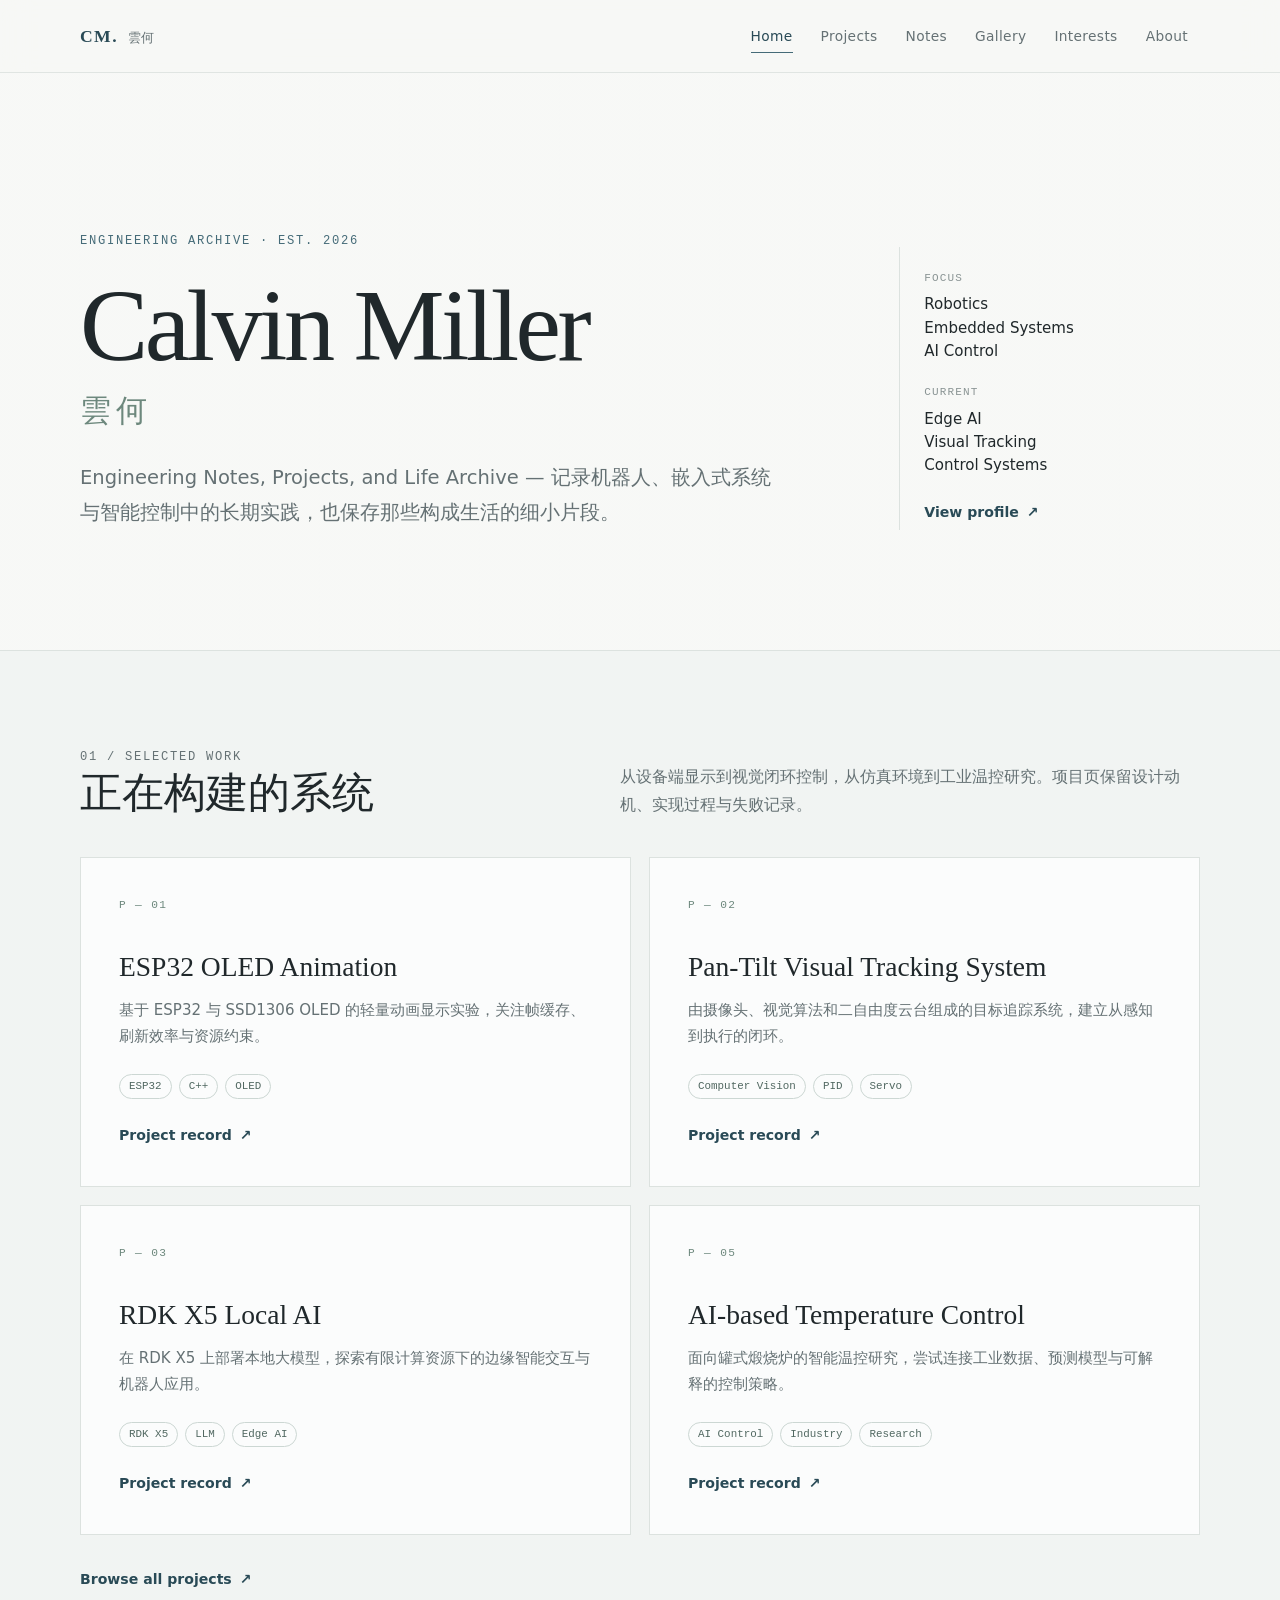
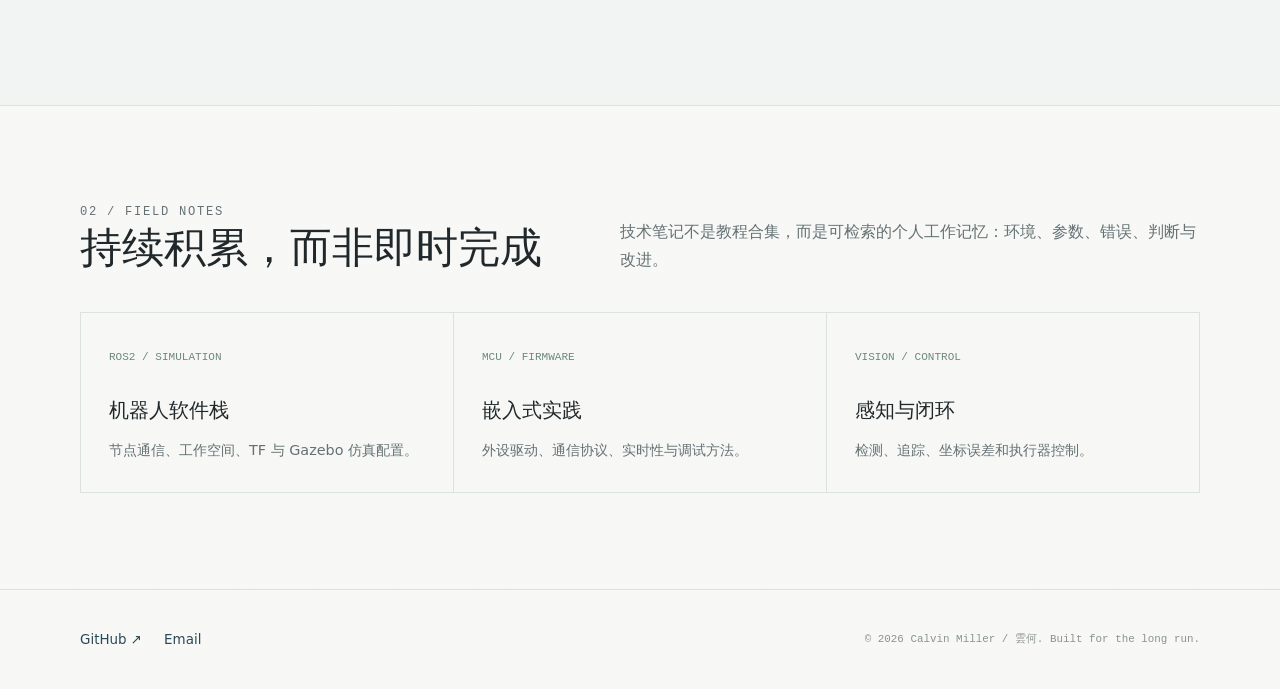
==== index.html @ aea8693b "Initial personal website" ====
<!DOCTYPE html>
<html lang="zh-CN">
<head>
  <meta charset="UTF-8">
  <meta name="viewport" content="width=device-width, initial-scale=1.0">
  <meta name="description" content="Calvin Miller / 雲何的工程项目、技术笔记与个人长期档案。">
  <title>Calvin Miller / 雲何 — Engineering Archive</title>
  <link rel="stylesheet" href="style.css">
  <script src="script.js" defer></script>
</head>
<body>
  <a class="skip-link" href="#main">跳到正文</a>
  <header class="site-header">
    <div class="container nav-wrap">
      <a class="brand" href="index.html" aria-label="Calvin Miller 首页">
        <span class="brand-mark">CM.</span><span class="brand-cn">雲何</span>
      </a>
      <button class="menu-toggle" type="button" aria-label="打开导航" aria-expanded="false"><span></span><span></span><span></span></button>
      <nav class="site-nav" aria-label="主导航">
        <a href="index.html">Home</a><a href="projects.html">Projects</a><a href="notes.html">Notes</a>
        <a href="gallery.html">Gallery</a><a href="interests.html">Interests</a><a href="about.html">About</a>
      </nav>
    </div>
  </header>

  <main id="main">
    <section class="hero">
      <div class="container hero-grid">
        <div>
          <p class="eyebrow">Engineering Archive · Est. 2026</p>
          <h1>Calvin Miller <span>雲何</span></h1>
          <p class="hero-intro">Engineering Notes, Projects, and Life Archive — 记录机器人、嵌入式系统与智能控制中的长期实践，也保存那些构成生活的细小片段。</p>
        </div>
        <aside class="hero-meta" aria-label="研究方向">
          <div><span class="meta-label">Focus</span><p>Robotics<br>Embedded Systems<br>AI Control</p></div>
          <div><span class="meta-label">Current</span><p>Edge AI<br>Visual Tracking<br>Control Systems</p></div>
          <a class="text-link" href="about.html">View profile</a>
        </aside>
      </div>
    </section>

    <section class="section section-tinted">
      <div class="container">
        <div class="section-head reveal">
          <div><p class="kicker">01 / Selected work</p><h2>正在构建的系统</h2></div>
          <p>从设备端显示到视觉闭环控制，从仿真环境到工业温控研究。项目页保留设计动机、实现过程与失败记录。</p>
        </div>
        <div class="project-grid">
          <article class="project-card reveal">
            <span class="card-index">P — 01</span><h3>ESP32 OLED Animation</h3>
            <p>基于 ESP32 与 SSD1306 OLED 的轻量动画显示实验，关注帧缓存、刷新效率与资源约束。</p>
            <div class="tags"><span class="tag">ESP32</span><span class="tag">C++</span><span class="tag">OLED</span></div>
            <a class="card-link" href="projects/esp32-oled.html">Project record</a>
          </article>
          <article class="project-card reveal">
            <span class="card-index">P — 02</span><h3>Pan-Tilt Visual Tracking System</h3>
            <p>由摄像头、视觉算法和二自由度云台组成的目标追踪系统，建立从感知到执行的闭环。</p>
            <div class="tags"><span class="tag">Computer Vision</span><span class="tag">PID</span><span class="tag">Servo</span></div>
            <a class="card-link" href="projects/pan-tilt-tracking.html">Project record</a>
          </article>
          <article class="project-card reveal">
            <span class="card-index">P — 03</span><h3>RDK X5 Local AI</h3>
            <p>在 RDK X5 上部署本地大模型，探索有限计算资源下的边缘智能交互与机器人应用。</p>
            <div class="tags"><span class="tag">RDK X5</span><span class="tag">LLM</span><span class="tag">Edge AI</span></div>
            <a class="card-link" href="projects/rdk-x5-local-ai.html">Project record</a>
          </article>
          <article class="project-card reveal">
            <span class="card-index">P — 05</span><h3>AI-based Temperature Control</h3>
            <p>面向罐式煅烧炉的智能温控研究，尝试连接工业数据、预测模型与可解释的控制策略。</p>
            <div class="tags"><span class="tag">AI Control</span><span class="tag">Industry</span><span class="tag">Research</span></div>
            <a class="card-link" href="projects/ai-temperature-control.html">Project record</a>
          </article>
        </div>
        <p style="margin-top: 30px"><a class="text-link" href="projects.html">Browse all projects</a></p>
      </div>
    </section>

    <section class="section">
      <div class="container">
        <div class="section-head reveal">
          <div><p class="kicker">02 / Field notes</p><h2>持续积累，而非即时完成</h2></div>
          <p>技术笔记不是教程合集，而是可检索的个人工作记忆：环境、参数、错误、判断与改进。</p>
        </div>
        <div class="archive-grid reveal">
          <article class="archive-item"><span>ROS2 / SIMULATION</span><h3>机器人软件栈</h3><p>节点通信、工作空间、TF 与 Gazebo 仿真配置。</p></article>
          <article class="archive-item"><span>MCU / FIRMWARE</span><h3>嵌入式实践</h3><p>外设驱动、通信协议、实时性与调试方法。</p></article>
          <article class="archive-item"><span>VISION / CONTROL</span><h3>感知与闭环</h3><p>检测、追踪、坐标误差和执行器控制。</p></article>
        </div>
      </div>
    </section>
  </main>

  <footer class="site-footer">
    <div class="container footer-wrap">
      <div class="footer-links"><a href="https://github.com/your-username" target="_blank" rel="noreferrer">GitHub ↗</a><a href="mailto:your-email@example.com">Email</a></div>
      <p class="copyright">© <span data-year></span> Calvin Miller / 雲何. Built for the long run.</p>
    </div>
  </footer>
</body>
</html>
---- style.css ----
:root {
  --paper: #f7f8f6;
  --surface: #ffffff;
  --ink: #20282b;
  --muted: #657174;
  --line: #dce2df;
  --blue: #456b78;
  --blue-deep: #294a56;
  --green: #6d887d;
  --wash: #edf2f0;
  --mono: "SFMono-Regular", Consolas, "Liberation Mono", monospace;
  --sans: Inter, "Noto Sans SC", "PingFang SC", "Microsoft YaHei", system-ui, sans-serif;
  --serif: "Iowan Old Style", "Noto Serif SC", "Songti SC", Georgia, serif;
  --max-width: 1120px;
  --shadow: 0 18px 50px rgba(28, 48, 52, 0.07);
}

* {
  box-sizing: border-box;
}

html {
  scroll-behavior: smooth;
}

body {
  margin: 0;
  color: var(--ink);
  background:
    linear-gradient(rgba(247, 248, 246, 0.94), rgba(247, 248, 246, 0.94)),
    repeating-linear-gradient(90deg, transparent 0, transparent 79px, rgba(69, 107, 120, 0.07) 80px);
  font-family: var(--sans);
  font-size: 16px;
  line-height: 1.75;
  -webkit-font-smoothing: antialiased;
}

a {
  color: inherit;
  text-decoration: none;
}

img,
video {
  display: block;
  max-width: 100%;
}

button {
  font: inherit;
}

.container {
  width: min(calc(100% - 40px), var(--max-width));
  margin-inline: auto;
}

.skip-link {
  position: fixed;
  z-index: 100;
  top: 12px;
  left: 12px;
  padding: 8px 14px;
  color: #fff;
  background: var(--blue-deep);
  transform: translateY(-160%);
}

.skip-link:focus {
  transform: translateY(0);
}

.site-header {
  position: sticky;
  z-index: 20;
  top: 0;
  border-bottom: 1px solid rgba(220, 226, 223, 0.85);
  background: rgba(247, 248, 246, 0.9);
  backdrop-filter: blur(14px);
}

.nav-wrap {
  min-height: 72px;
  display: flex;
  align-items: center;
  justify-content: space-between;
  gap: 28px;
}

.brand {
  display: inline-flex;
  align-items: baseline;
  gap: 10px;
  white-space: nowrap;
}

.brand-mark {
  color: var(--blue-deep);
  font-family: var(--serif);
  font-size: 1.1rem;
  font-weight: 700;
  letter-spacing: 0.08em;
}

.brand-cn {
  color: var(--muted);
  font-family: var(--serif);
  font-size: 0.82rem;
}

.site-nav {
  display: flex;
  align-items: center;
  gap: 4px;
}

.site-nav a {
  position: relative;
  padding: 10px 12px;
  color: var(--muted);
  font-size: 0.86rem;
  letter-spacing: 0.025em;
}

.site-nav a::after {
  content: "";
  position: absolute;
  right: 12px;
  bottom: 5px;
  left: 12px;
  height: 1px;
  background: var(--blue);
  transform: scaleX(0);
  transition: transform 180ms ease;
}

.site-nav a:hover,
.site-nav a[aria-current="page"] {
  color: var(--blue-deep);
}

.site-nav a:hover::after,
.site-nav a[aria-current="page"]::after {
  transform: scaleX(1);
}

.menu-toggle {
  display: none;
  width: 42px;
  height: 42px;
  padding: 9px;
  border: 1px solid var(--line);
  border-radius: 2px;
  background: transparent;
  cursor: pointer;
}

.menu-toggle span {
  display: block;
  height: 1px;
  margin: 5px 0;
  background: var(--ink);
  transition: transform 180ms ease, opacity 180ms ease;
}

main {
  min-height: 70vh;
}

.hero {
  padding: clamp(90px, 13vw, 158px) 0 clamp(72px, 10vw, 120px);
}

.hero-grid {
  display: grid;
  grid-template-columns: minmax(0, 1.55fr) minmax(260px, 0.65fr);
  gap: clamp(50px, 8vw, 110px);
  align-items: end;
}

.eyebrow,
.kicker {
  margin: 0 0 20px;
  color: var(--blue);
  font-family: var(--mono);
  font-size: 0.76rem;
  letter-spacing: 0.14em;
  text-transform: uppercase;
}

.hero h1,
.page-hero h1,
.project-hero h1 {
  margin: 0;
  font-family: var(--serif);
  font-weight: 500;
  letter-spacing: -0.035em;
  line-height: 1.06;
}

.hero h1 {
  max-width: 850px;
  font-size: clamp(3.2rem, 8vw, 7.2rem);
}

.hero h1 span {
  display: block;
  margin-top: 14px;
  color: var(--green);
  font-size: 0.3em;
  letter-spacing: 0.15em;
}

.hero-intro {
  max-width: 700px;
  margin: 34px 0 0;
  color: var(--muted);
  font-size: clamp(1.02rem, 2vw, 1.22rem);
}

.hero-meta {
  padding: 22px 0 4px 24px;
  border-left: 1px solid var(--line);
}

.meta-label {
  display: block;
  margin-bottom: 5px;
  color: #8a9494;
  font-family: var(--mono);
  font-size: 0.69rem;
  letter-spacing: 0.1em;
  text-transform: uppercase;
}

.hero-meta p {
  margin: 0 0 20px;
  color: var(--ink);
  font-size: 0.94rem;
  line-height: 1.55;
}

.text-link,
.card-link {
  display: inline-flex;
  align-items: center;
  gap: 8px;
  color: var(--blue-deep);
  font-size: 0.88rem;
  font-weight: 600;
}

.text-link::after,
.card-link::after {
  content: "↗";
  transition: transform 180ms ease;
}

.text-link:hover::after,
.card-link:hover::after {
  transform: translate(2px, -2px);
}

.section {
  padding: clamp(62px, 8vw, 96px) 0;
  border-top: 1px solid var(--line);
}

.section-tinted {
  background: rgba(237, 242, 240, 0.62);
}

.section-head {
  margin-bottom: 38px;
  display: flex;
  justify-content: space-between;
  align-items: end;
  gap: 30px;
}

.section-head h2,
.content-block h2 {
  margin: 0;
  font-family: var(--serif);
  font-size: clamp(1.8rem, 4vw, 2.65rem);
  font-weight: 500;
  line-height: 1.2;
}

.section-head p {
  max-width: 580px;
  margin: 0;
  color: var(--muted);
}

.project-grid {
  display: grid;
  grid-template-columns: repeat(2, minmax(0, 1fr));
  gap: 18px;
}

.project-card {
  min-height: 270px;
  padding: clamp(24px, 4vw, 38px);
  display: flex;
  flex-direction: column;
  border: 1px solid var(--line);
  background: rgba(255, 255, 255, 0.76);
  transition: border-color 180ms ease, box-shadow 180ms ease, transform 180ms ease;
}

.project-card:hover {
  border-color: #b8c7c2;
  box-shadow: var(--shadow);
  transform: translateY(-3px);
}

.card-index {
  color: var(--green);
  font-family: var(--mono);
  font-size: 0.7rem;
  letter-spacing: 0.12em;
}

.project-card h3 {
  margin: 34px 0 12px;
  font-family: var(--serif);
  font-size: clamp(1.35rem, 2.4vw, 1.72rem);
  font-weight: 500;
  line-height: 1.3;
}

.project-card p {
  margin: 0 0 24px;
  color: var(--muted);
  font-size: 0.94rem;
}

.project-card .card-link {
  margin-top: auto;
}

.tags {
  margin: 0 0 24px;
  display: flex;
  flex-wrap: wrap;
  gap: 7px;
}

.tag {
  padding: 4px 9px;
  border: 1px solid #ccd7d3;
  border-radius: 999px;
  color: #516861;
  font-family: var(--mono);
  font-size: 0.68rem;
  line-height: 1.4;
}

.archive-grid,
.interest-grid {
  display: grid;
  grid-template-columns: repeat(3, minmax(0, 1fr));
  gap: 1px;
  background: var(--line);
  border: 1px solid var(--line);
}

.archive-item,
.interest-item {
  padding: 28px;
  background: var(--paper);
}

.archive-item span,
.interest-item span {
  color: var(--green);
  font-family: var(--mono);
  font-size: 0.69rem;
}

.archive-item h3,
.interest-item h3 {
  margin: 24px 0 10px;
  font-family: var(--serif);
  font-size: 1.28rem;
  font-weight: 500;
}

.archive-item p,
.interest-item p {
  margin: 0;
  color: var(--muted);
  font-size: 0.9rem;
}

.page-hero {
  padding: clamp(72px, 11vw, 124px) 0 clamp(54px, 8vw, 88px);
}

.page-hero h1 {
  font-size: clamp(2.8rem, 7vw, 5.8rem);
}

.page-lead {
  max-width: 720px;
  margin: 28px 0 0;
  color: var(--muted);
  font-size: 1.08rem;
}

.page-note {
  margin-top: 28px;
  color: #899391;
  font-family: var(--mono);
  font-size: 0.72rem;
}

.notes-list {
  border-top: 1px solid var(--line);
}

.note-row {
  padding: 28px 0;
  display: grid;
  grid-template-columns: 110px minmax(0, 1fr) auto;
  gap: 28px;
  align-items: center;
  border-bottom: 1px solid var(--line);
}

.note-date {
  color: #82908c;
  font-family: var(--mono);
  font-size: 0.72rem;
}

.note-row h2 {
  margin: 0 0 5px;
  font-family: var(--serif);
  font-size: 1.3rem;
  font-weight: 500;
}

.note-row p {
  margin: 0;
  color: var(--muted);
  font-size: 0.9rem;
}

.note-status {
  color: var(--green);
  font-family: var(--mono);
  font-size: 0.7rem;
}

.filter-bar {
  margin-bottom: 32px;
  display: flex;
  flex-wrap: wrap;
  gap: 8px;
}

.filter-button {
  padding: 7px 13px;
  border: 1px solid var(--line);
  border-radius: 999px;
  color: var(--muted);
  background: transparent;
  cursor: pointer;
}

.filter-button:hover,
.filter-button.is-active {
  color: #fff;
  border-color: var(--blue-deep);
  background: var(--blue-deep);
}

.gallery-grid {
  display: grid;
  grid-template-columns: repeat(12, 1fr);
  grid-auto-rows: 86px;
  gap: 16px;
}

.gallery-card {
  position: relative;
  grid-column: span 4;
  grid-row: span 3;
  overflow: hidden;
  border: 1px solid var(--line);
  background: var(--wash);
}

.gallery-card:nth-child(1),
.gallery-card:nth-child(5) {
  grid-column: span 7;
  grid-row: span 4;
}

.gallery-card:nth-child(2),
.gallery-card:nth-child(6) {
  grid-column: span 5;
  grid-row: span 4;
}

.placeholder-visual {
  width: 100%;
  height: 100%;
  display: grid;
  place-items: center;
  color: #8c9b97;
  background:
    linear-gradient(135deg, rgba(69, 107, 120, 0.1), rgba(109, 136, 125, 0.18)),
    repeating-linear-gradient(45deg, transparent, transparent 18px, rgba(255, 255, 255, 0.3) 19px);
  font-family: var(--mono);
  font-size: 0.72rem;
  letter-spacing: 0.08em;
}

.gallery-caption {
  position: absolute;
  right: 0;
  bottom: 0;
  left: 0;
  padding: 28px 18px 14px;
  color: #fff;
  background: linear-gradient(transparent, rgba(25, 38, 40, 0.78));
  font-size: 0.84rem;
}

.video-list {
  display: grid;
  grid-template-columns: repeat(2, minmax(0, 1fr));
  gap: 16px;
}

.video-card {
  padding: 26px;
  display: grid;
  grid-template-columns: 64px 1fr;
  gap: 20px;
  align-items: center;
  border: 1px solid var(--line);
  background: var(--surface);
}

.play-mark {
  width: 56px;
  height: 56px;
  display: grid;
  place-items: center;
  border: 1px solid var(--blue);
  border-radius: 50%;
  color: var(--blue);
}

.video-card h3 {
  margin: 0;
  font-family: var(--serif);
  font-size: 1.12rem;
  font-weight: 500;
}

.video-card p {
  margin: 5px 0 0;
  color: var(--muted);
  font-size: 0.85rem;
}

.about-layout {
  display: grid;
  grid-template-columns: minmax(210px, 0.62fr) minmax(0, 1.45fr);
  gap: clamp(42px, 8vw, 100px);
}

.portrait-placeholder {
  position: sticky;
  top: 110px;
  aspect-ratio: 4 / 5;
  border: 1px solid var(--line);
  background: var(--wash);
}

.about-copy h2 {
  margin: 0 0 20px;
  font-family: var(--serif);
  font-size: 2rem;
  font-weight: 500;
}

.about-copy p {
  color: #4e5a5d;
}

.fact-list {
  margin: 42px 0;
  border-top: 1px solid var(--line);
}

.fact {
  padding: 14px 0;
  display: grid;
  grid-template-columns: 150px 1fr;
  gap: 20px;
  border-bottom: 1px solid var(--line);
}

.fact dt {
  color: #84908e;
  font-family: var(--mono);
  font-size: 0.72rem;
}

.fact dd {
  margin: 0;
}

.timeline {
  margin: 0;
  padding: 0;
  list-style: none;
  border-left: 1px solid var(--line);
}

.timeline li {
  position: relative;
  padding: 0 0 34px 30px;
}

.timeline li::before {
  content: "";
  position: absolute;
  top: 8px;
  left: -4px;
  width: 7px;
  height: 7px;
  border-radius: 50%;
  background: var(--green);
}

.timeline strong {
  display: block;
  font-family: var(--serif);
  font-size: 1.05rem;
  font-weight: 500;
}

.timeline span {
  color: var(--muted);
  font-size: 0.86rem;
}

.project-hero {
  padding: clamp(72px, 10vw, 118px) 0 64px;
  border-bottom: 1px solid var(--line);
}

.back-link {
  display: inline-block;
  margin-bottom: 44px;
  color: var(--muted);
  font-size: 0.84rem;
}

.back-link:hover {
  color: var(--blue-deep);
}

.project-hero h1 {
  max-width: 900px;
  font-size: clamp(2.6rem, 6vw, 5.1rem);
}

.project-summary {
  max-width: 760px;
  margin: 28px 0 0;
  color: var(--muted);
  font-size: 1.08rem;
}

.project-specs {
  margin-top: 52px;
  display: grid;
  grid-template-columns: repeat(4, minmax(0, 1fr));
  border-top: 1px solid var(--line);
  border-bottom: 1px solid var(--line);
}

.spec {
  padding: 18px 20px 18px 0;
  border-right: 1px solid var(--line);
}

.spec:not(:first-child) {
  padding-left: 20px;
}

.spec:last-child {
  border-right: 0;
}

.spec span {
  display: block;
  color: #84908e;
  font-family: var(--mono);
  font-size: 0.65rem;
  letter-spacing: 0.09em;
  text-transform: uppercase;
}

.spec strong {
  display: block;
  margin-top: 7px;
  font-size: 0.88rem;
  font-weight: 500;
}

.project-body {
  padding: 76px 0 100px;
  display: grid;
  grid-template-columns: minmax(180px, 0.38fr) minmax(0, 1fr);
  gap: clamp(45px, 9vw, 120px);
}

.project-toc {
  align-self: start;
  position: sticky;
  top: 110px;
}

.project-toc p {
  margin: 0 0 16px;
  color: #8a9494;
  font-family: var(--mono);
  font-size: 0.68rem;
  text-transform: uppercase;
}

.project-toc a {
  display: block;
  padding: 5px 0;
  color: var(--muted);
  font-size: 0.84rem;
}

.project-toc a:hover {
  color: var(--blue-deep);
}

.content-block {
  margin-bottom: 68px;
  scroll-margin-top: 110px;
}

.content-block h2 {
  margin-bottom: 24px;
}

.content-block h3 {
  margin: 32px 0 10px;
  font-size: 1rem;
}

.content-block p,
.content-block li {
  color: #536063;
}

.content-block ul,
.content-block ol {
  padding-left: 22px;
}

.tech-table {
  width: 100%;
  border-collapse: collapse;
}

.tech-table th,
.tech-table td {
  padding: 13px 10px;
  border-bottom: 1px solid var(--line);
  text-align: left;
  vertical-align: top;
}

.tech-table th {
  width: 31%;
  color: #7c8986;
  font-family: var(--mono);
  font-size: 0.7rem;
  font-weight: 400;
}

.tech-table td {
  color: #465255;
  font-size: 0.9rem;
}

.media-placeholder {
  aspect-ratio: 16 / 9;
  margin: 24px 0 10px;
  border: 1px solid var(--line);
}

.caption {
  color: #87918f;
  font-family: var(--mono);
  font-size: 0.68rem;
}

.callout {
  margin: 30px 0;
  padding: 22px 24px;
  border-left: 3px solid var(--green);
  background: var(--wash);
}

.callout strong {
  display: block;
  margin-bottom: 4px;
  color: var(--ink);
}

.repo-link {
  display: flex;
  justify-content: space-between;
  gap: 30px;
  padding: 22px 24px;
  border: 1px solid var(--line);
  background: var(--surface);
}

.repo-link:hover {
  border-color: var(--blue);
}

.repo-link span:last-child {
  color: var(--blue);
}

.site-footer {
  padding: 38px 0;
  border-top: 1px solid var(--line);
}

.footer-wrap {
  display: flex;
  justify-content: space-between;
  gap: 30px;
  align-items: center;
}

.footer-links {
  display: flex;
  gap: 22px;
}

.footer-links a {
  color: var(--blue-deep);
  font-size: 0.84rem;
}

.copyright {
  margin: 0;
  color: #899391;
  font-family: var(--mono);
  font-size: 0.68rem;
}

.reveal {
  opacity: 0;
  transform: translateY(14px);
  transition: opacity 520ms ease, transform 520ms ease;
}

.reveal.is-visible {
  opacity: 1;
  transform: none;
}

@media (prefers-reduced-motion: reduce) {
  html { scroll-behavior: auto; }
  *, *::before, *::after { transition: none !important; }
  .reveal { opacity: 1; transform: none; }
}

@media (max-width: 820px) {
  .menu-toggle { display: block; }

  .site-nav {
    position: absolute;
    top: 72px;
    right: 0;
    left: 0;
    padding: 14px 20px 20px;
    display: none;
    align-items: stretch;
    flex-direction: column;
    border-bottom: 1px solid var(--line);
    background: var(--paper);
  }

  .site-nav.is-open { display: flex; }
  .site-nav a { padding: 10px 0; }

  .menu-toggle.is-open span:nth-child(1) { transform: translateY(6px) rotate(45deg); }
  .menu-toggle.is-open span:nth-child(2) { opacity: 0; }
  .menu-toggle.is-open span:nth-child(3) { transform: translateY(-6px) rotate(-45deg); }

  .hero-grid,
  .about-layout,
  .project-body {
    grid-template-columns: 1fr;
  }

  .hero-meta {
    padding-left: 0;
    display: grid;
    grid-template-columns: repeat(2, 1fr);
    gap: 10px 30px;
    border-left: 0;
    border-top: 1px solid var(--line);
    padding-top: 24px;
  }

  .project-toc,
  .portrait-placeholder {
    position: static;
  }

  .project-toc {
    padding-bottom: 26px;
    border-bottom: 1px solid var(--line);
  }

  .project-toc a { display: inline-block; margin-right: 14px; }
  .archive-grid, .interest-grid { grid-template-columns: repeat(2, 1fr); }
  .project-specs { grid-template-columns: repeat(2, 1fr); }
  .spec:nth-child(2) { border-right: 0; }
  .spec:nth-child(-n+2) { border-bottom: 1px solid var(--line); }
  .gallery-grid { grid-auto-rows: 70px; }
}

@media (max-width: 620px) {
  .container { width: min(calc(100% - 28px), var(--max-width)); }
  .brand-cn { display: none; }
  .hero { padding-top: 78px; }
  .hero h1 { font-size: clamp(3rem, 18vw, 5rem); }
  .hero h1 span { font-size: 0.22em; line-height: 1.5; }
  .hero-meta { grid-template-columns: 1fr; }
  .section-head { align-items: start; flex-direction: column; }
  .project-grid,
  .archive-grid,
  .interest-grid,
  .video-list { grid-template-columns: 1fr; }
  .project-card { min-height: 248px; }

  .note-row {
    grid-template-columns: 1fr auto;
    gap: 8px 16px;
  }
  .note-date { grid-column: 1 / -1; }

  .gallery-grid {
    display: grid;
    grid-template-columns: 1fr;
    grid-auto-rows: auto;
  }
  .gallery-card,
  .gallery-card:nth-child(n) {
    grid-column: auto;
    grid-row: auto;
    aspect-ratio: 4 / 3;
  }

  .project-specs { grid-template-columns: 1fr; }
  .spec,
  .spec:not(:first-child) {
    padding: 14px 0;
    border-right: 0;
    border-bottom: 1px solid var(--line);
  }
  .spec:last-child { border-bottom: 0; }
  .fact { grid-template-columns: 1fr; gap: 4px; }
  .repo-link, .footer-wrap { align-items: flex-start; flex-direction: column; }
}
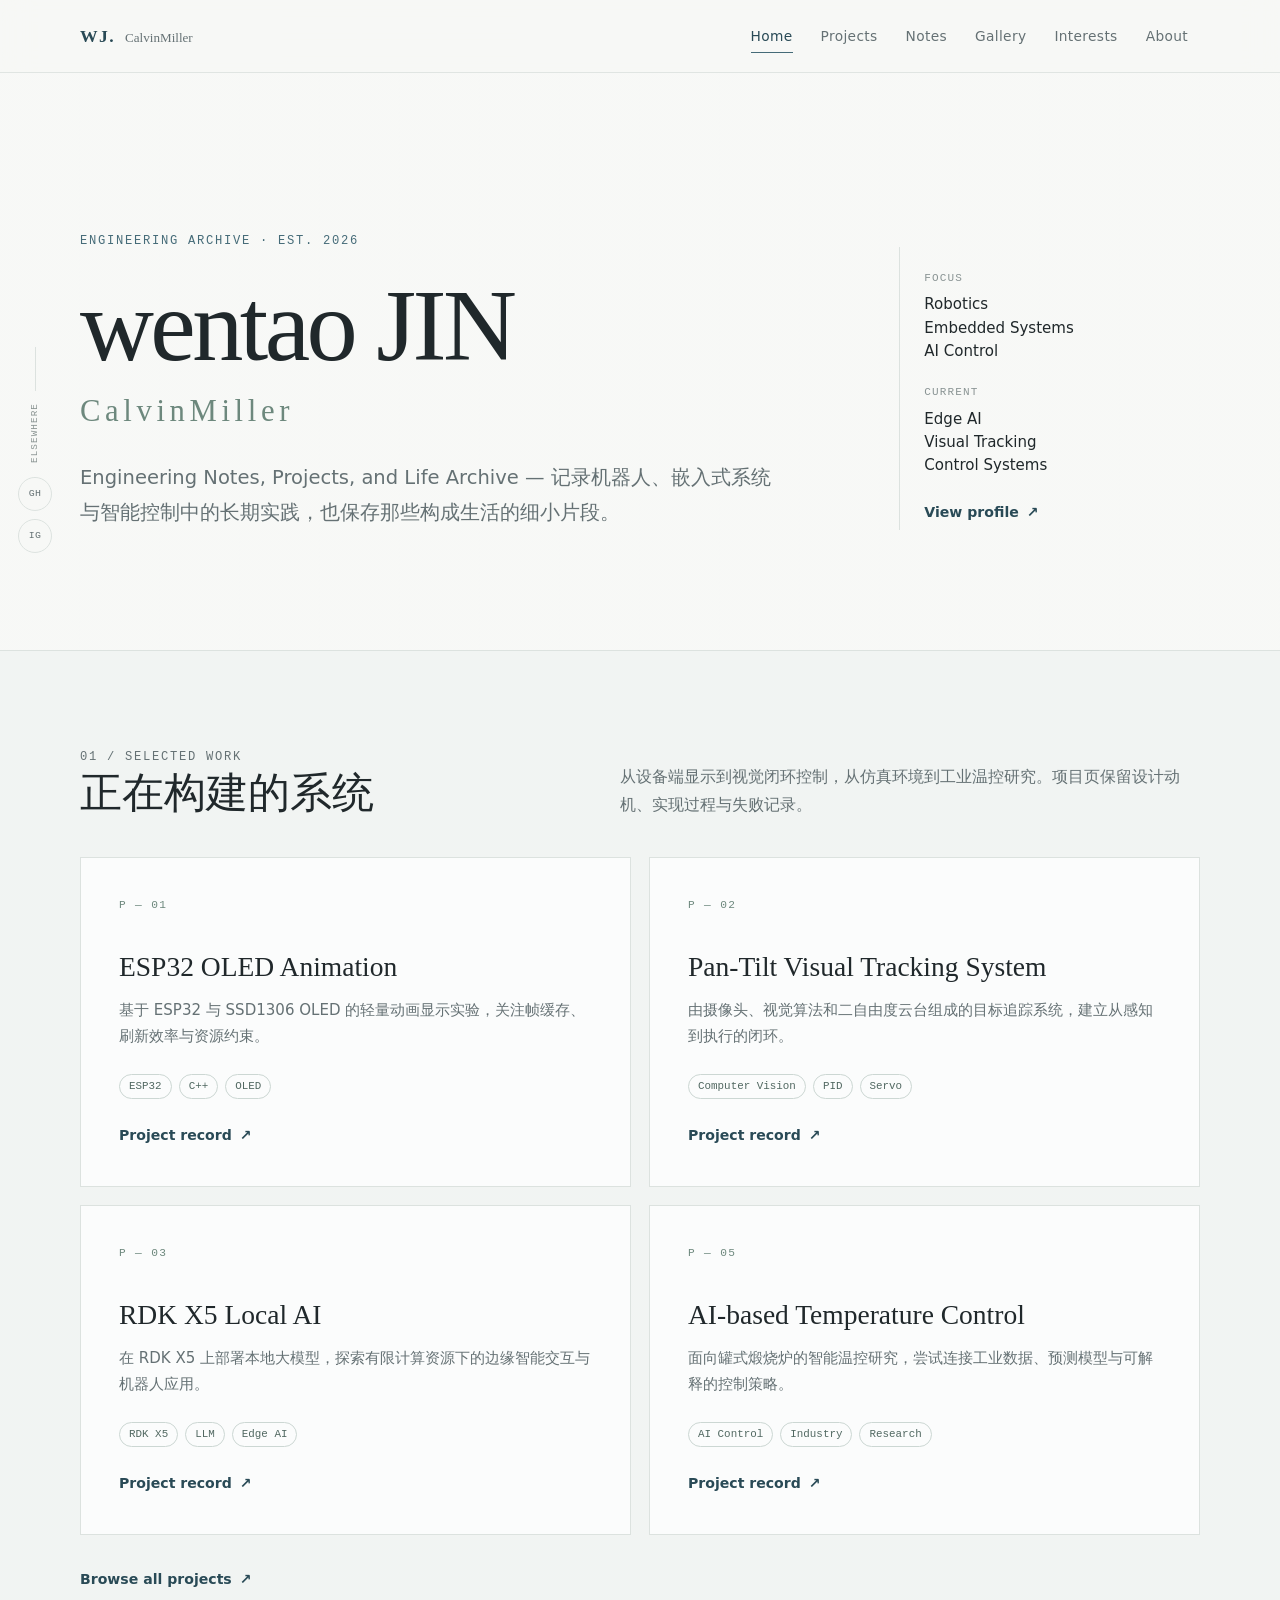
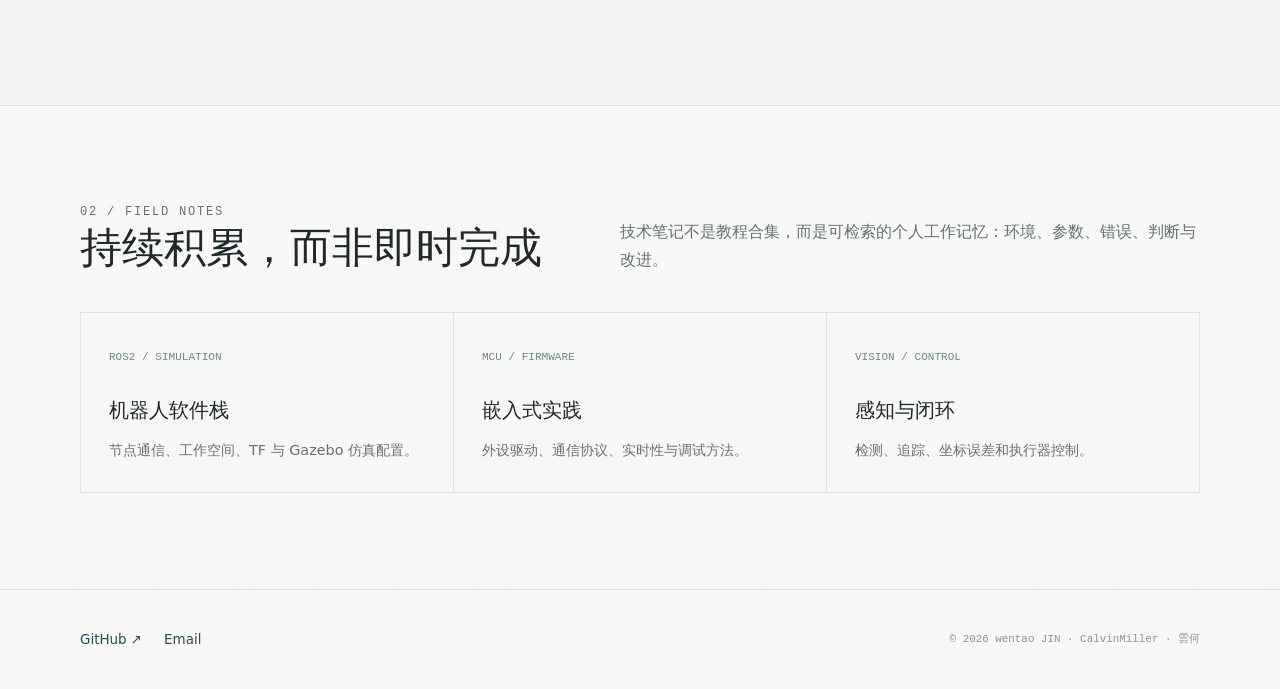
==== commit f242474f: "Update github and instgram link" ====
--- a/index.html
+++ b/index.html
@@ -3,8 +3,8 @@
 <head>
   <meta charset="UTF-8">
   <meta name="viewport" content="width=device-width, initial-scale=1.0">
-  <meta name="description" content="Calvin Miller / 雲何的工程项目、技术笔记与个人长期档案。">
-  <title>Calvin Miller / 雲何 — Engineering Archive</title>
+  <meta name="description" content="wentao JIN 的工程项目、技术笔记与个人长期档案。">
+  <title>wentao JIN — Engineering Archive</title>
   <link rel="stylesheet" href="style.css">
   <script src="script.js" defer></script>
 </head>
@@ -12,8 +12,8 @@
   <a class="skip-link" href="#main">跳到正文</a>
   <header class="site-header">
     <div class="container nav-wrap">
-      <a class="brand" href="index.html" aria-label="Calvin Miller 首页">
-        <span class="brand-mark">CM.</span><span class="brand-cn">雲何</span>
+      <a class="brand" href="index.html" aria-label="wentao JIN 首页">
+        <span class="brand-mark">WJ.</span><span class="brand-cn">CalvinMiller</span>
       </a>
       <button class="menu-toggle" type="button" aria-label="打开导航" aria-expanded="false"><span></span><span></span><span></span></button>
       <nav class="site-nav" aria-label="主导航">
@@ -28,7 +28,7 @@
       <div class="container hero-grid">
         <div>
           <p class="eyebrow">Engineering Archive · Est. 2026</p>
-          <h1>Calvin Miller <span>雲何</span></h1>
+          <h1>wentao JIN <span>CalvinMiller</span></h1>
           <p class="hero-intro">Engineering Notes, Projects, and Life Archive — 记录机器人、嵌入式系统与智能控制中的长期实践，也保存那些构成生活的细小片段。</p>
         </div>
         <aside class="hero-meta" aria-label="研究方向">
@@ -93,7 +93,7 @@
   <footer class="site-footer">
     <div class="container footer-wrap">
       <div class="footer-links"><a href="https://github.com/your-username" target="_blank" rel="noreferrer">GitHub ↗</a><a href="mailto:your-email@example.com">Email</a></div>
-      <p class="copyright">© <span data-year></span> Calvin Miller / 雲何. Built for the long run.</p>
+      <p class="copyright">© <span data-year></span> wentao JIN · CalvinMiller · 雲何</p>
     </div>
   </footer>
 </body>
--- a/style.css
+++ b/style.css
@@ -19,6 +19,10 @@
   box-sizing: border-box;
 }
 
+[hidden] {
+  display: none !important;
+}
+
 html {
   scroll-behavior: smooth;
 }
@@ -70,6 +74,60 @@
   transform: translateY(0);
 }
 
+.social-rail {
+  position: fixed;
+  z-index: 15;
+  top: 50%;
+  left: 18px;
+  display: flex;
+  align-items: center;
+  flex-direction: column;
+  gap: 8px;
+  transform: translateY(-50%);
+}
+
+.social-rail::before {
+  content: "";
+  width: 1px;
+  height: 44px;
+  margin-bottom: 4px;
+  background: var(--line);
+}
+
+.social-rail-label {
+  margin-bottom: 6px;
+  color: #899391;
+  font-family: var(--mono);
+  font-size: 0.58rem;
+  letter-spacing: 0.12em;
+  text-transform: uppercase;
+  writing-mode: vertical-rl;
+  transform: rotate(180deg);
+}
+
+.social-rail a {
+  width: 34px;
+  height: 34px;
+  display: grid;
+  place-items: center;
+  border: 1px solid var(--line);
+  border-radius: 50%;
+  color: var(--muted);
+  background: rgba(247, 248, 246, 0.92);
+  font-family: var(--mono);
+  font-size: 0.62rem;
+  letter-spacing: 0.04em;
+  transition: color 180ms ease, border-color 180ms ease, background 180ms ease, transform 180ms ease;
+}
+
+.social-rail a:hover,
+.social-rail a:focus-visible {
+  color: #fff;
+  border-color: var(--blue-deep);
+  background: var(--blue-deep);
+  transform: translateY(-2px);
+}
+
 .site-header {
   position: sticky;
   z-index: 20;
@@ -455,10 +513,30 @@
 }
 
 .filter-bar {
-  margin-bottom: 32px;
   display: flex;
   flex-wrap: wrap;
   gap: 8px;
+}
+
+.filter-header {
+  margin-bottom: 32px;
+  display: flex;
+  justify-content: space-between;
+  align-items: center;
+  gap: 24px;
+}
+
+.filter-summary {
+  margin: 0;
+  color: #899391;
+  font-family: var(--mono);
+  font-size: 0.69rem;
+  white-space: nowrap;
+}
+
+.filter-summary strong {
+  color: var(--blue-deep);
+  font-weight: 600;
 }
 
 .filter-button {
@@ -475,6 +553,22 @@
   color: #fff;
   border-color: var(--blue-deep);
   background: var(--blue-deep);
+}
+
+.filter-button span {
+  margin-left: 5px;
+  opacity: 0.65;
+  font-family: var(--mono);
+  font-size: 0.64rem;
+}
+
+.note-topic {
+  display: block;
+  margin-bottom: 5px;
+  color: var(--green);
+  font-family: var(--mono);
+  font-size: 0.64rem;
+  letter-spacing: 0.07em;
 }
 
 .gallery-grid {
@@ -590,6 +684,44 @@
   font-weight: 500;
 }
 
+.about-copy h2 small {
+  display: inline-block;
+  margin-left: 10px;
+  color: var(--green);
+  font-family: var(--sans);
+  font-size: 0.45em;
+  font-weight: 500;
+  letter-spacing: 0.04em;
+}
+
+.bilingual-block {
+  margin: 0 0 64px;
+  display: grid;
+  grid-template-columns: repeat(2, minmax(0, 1fr));
+  gap: 1px;
+  border: 1px solid var(--line);
+  background: var(--line);
+}
+
+.bilingual-block > div {
+  padding: 28px;
+  background: rgba(255, 255, 255, 0.72);
+}
+
+.language-label {
+  display: block;
+  margin-bottom: 18px;
+  color: var(--blue);
+  font-family: var(--mono);
+  font-size: 0.67rem;
+  letter-spacing: 0.1em;
+  text-transform: uppercase;
+}
+
+.bilingual-block p:last-child {
+  margin-bottom: 0;
+}
+
 .about-copy p {
   color: #4e5a5d;
 }
@@ -888,6 +1020,31 @@
 }
 
 @media (max-width: 820px) {
+  .social-rail {
+    top: auto;
+    bottom: 16px;
+    left: 14px;
+    padding: 6px;
+    flex-direction: row;
+    border: 1px solid var(--line);
+    border-radius: 999px;
+    background: rgba(247, 248, 246, 0.94);
+    box-shadow: 0 10px 28px rgba(28, 48, 52, 0.1);
+    transform: none;
+    backdrop-filter: blur(10px);
+  }
+
+  .social-rail::before,
+  .social-rail-label {
+    display: none;
+  }
+
+  .social-rail a {
+    width: 32px;
+    height: 32px;
+    background: transparent;
+  }
+
   .menu-toggle { display: block; }
 
   .site-nav {
@@ -952,6 +1109,7 @@
   .hero h1 span { font-size: 0.22em; line-height: 1.5; }
   .hero-meta { grid-template-columns: 1fr; }
   .section-head { align-items: start; flex-direction: column; }
+  .filter-header { align-items: flex-start; flex-direction: column; }
   .project-grid,
   .archive-grid,
   .interest-grid,
@@ -985,5 +1143,6 @@
   }
   .spec:last-child { border-bottom: 0; }
   .fact { grid-template-columns: 1fr; gap: 4px; }
+  .bilingual-block { grid-template-columns: 1fr; }
   .repo-link, .footer-wrap { align-items: flex-start; flex-direction: column; }
 }
